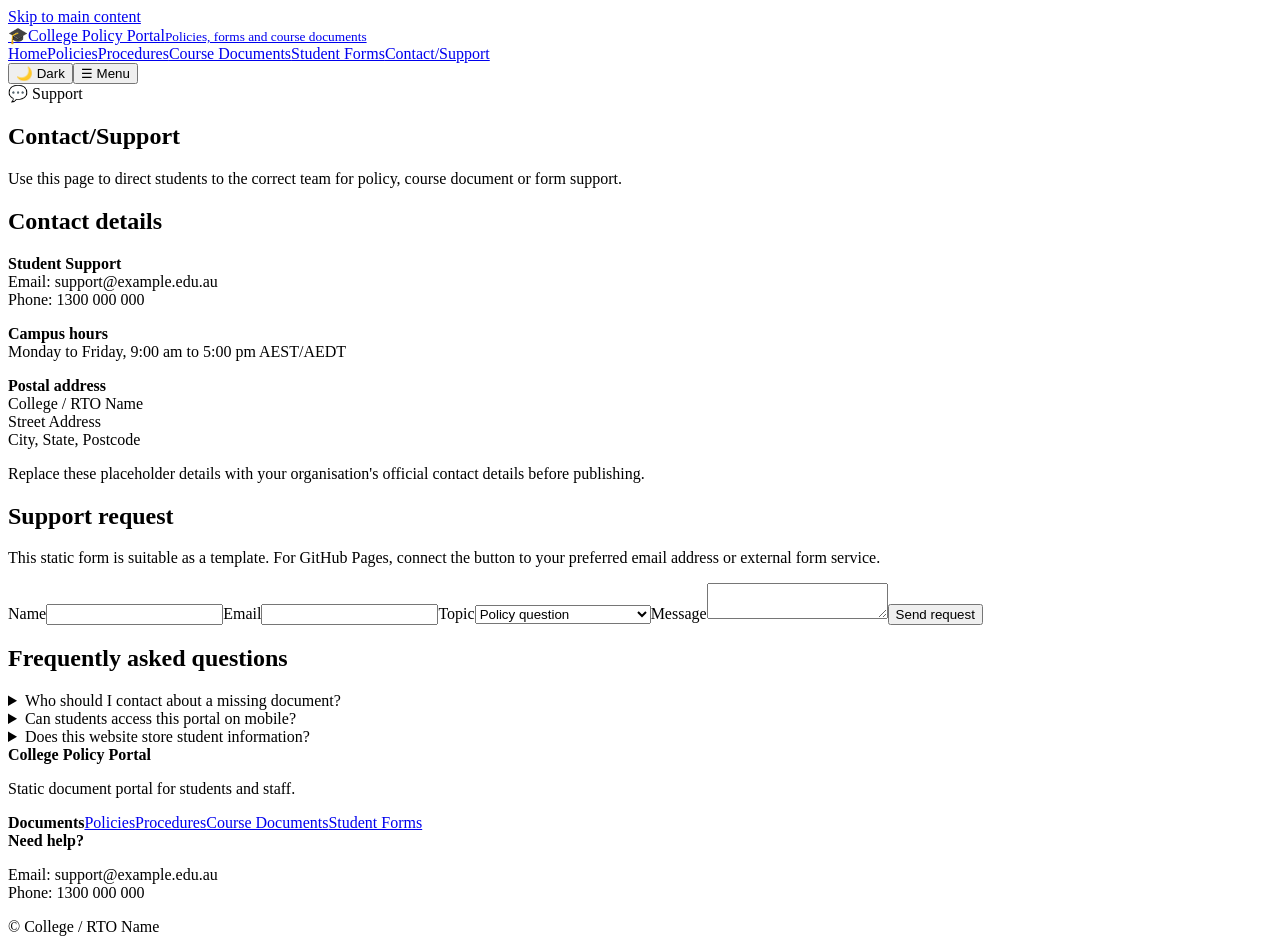
==== contact.html @ 963edbec "Add files via upload" ====
<!doctype html>
<html lang="en-AU">
<head>
  <meta charset="utf-8">
  <meta name="viewport" content="width=device-width, initial-scale=1">
  <meta name="description" content="Contact and support page for the college policy portal.">
  <title>College Policy Portal | Contact/Support</title>
  <link rel="stylesheet" href="css/style.css">
</head>
<body data-page-type="All">
  <a class="skip-link" href="#main">Skip to main content</a>
  <header class="site-header"><div class="container header-inner">
    <a class="logo" href="index.html"><span class="logo-icon">🎓</span><span>College Policy Portal<small>Policies, forms and course documents</small></span></a>
    <nav class="nav" data-nav aria-label="Main navigation"><a href="index.html">Home</a><a href="policies.html">Policies</a><a href="procedures.html">Procedures</a><a href="courses.html">Course Documents</a><a href="forms.html">Student Forms</a><a class="active" href="contact.html">Contact/Support</a></nav>
    <div class="header-actions"><button class="icon-btn" data-theme-toggle type="button">🌙 Dark</button><button class="icon-btn mobile-menu-btn" data-mobile-menu aria-expanded="false" type="button">☰ Menu</button></div>
  </div></header>
  <main id="main">
    <section class="page-title"><div class="container"><span class="badge">💬 Support</span><h1>Contact/Support</h1><p class="lead">Use this page to direct students to the correct team for policy, course document or form support.</p></div></section>
    <section class="section"><div class="container contact-layout"><aside class="contact-card"><h2>Contact details</h2><p><strong>Student Support</strong><br>Email: support@example.edu.au<br>Phone: 1300 000 000</p><p><strong>Campus hours</strong><br>Monday to Friday, 9:00 am to 5:00 pm AEST/AEDT</p><p><strong>Postal address</strong><br>College / RTO Name<br>Street Address<br>City, State, Postcode</p><div class="notice">Replace these placeholder details with your organisation's official contact details before publishing.</div></aside><div class="contact-card"><h2>Support request</h2><p>This static form is suitable as a template. For GitHub Pages, connect the button to your preferred email address or external form service.</p><form class="form-grid" action="mailto:support@example.edu.au" method="post" enctype="text/plain"><label>Name<input name="name" required></label><label>Email<input name="email" type="email" required></label><label>Topic<select class="select" name="topic"><option>Policy question</option><option>Procedure question</option><option>Course document request</option><option>Student form request</option><option>Technical issue</option></select></label><label>Message<textarea name="message" required></textarea></label><button class="btn btn-primary" type="submit">Send request</button></form></div></div></section>
    <section class="section"><div class="container"><h2>Frequently asked questions</h2><div class="faq-list"><details class="faq-item"><summary>Who should I contact about a missing document?</summary><p>Contact Student Support and include the document name, course name and LMS page where the link appears.</p></details><details class="faq-item"><summary>Can students access this portal on mobile?</summary><p>Yes. The portal is fully responsive and designed for mobile, tablet and desktop access.</p></details><details class="faq-item"><summary>Does this website store student information?</summary><p>No. This is a static website and does not use a database. The sample contact form opens an email request.</p></details></div></div></section>
  </main>
  <footer class="site-footer"><div class="container footer-grid"><div><strong>College Policy Portal</strong><p>Static document portal for students and staff.</p></div><div class="footer-links"><strong>Documents</strong><a href="policies.html">Policies</a><a href="procedures.html">Procedures</a><a href="courses.html">Course Documents</a><a href="forms.html">Student Forms</a></div><div><strong>Need help?</strong><p>Email: support@example.edu.au<br>Phone: 1300 000 000</p><p>&copy; <span data-year></span> College / RTO Name</p></div></div></footer>
  <script src="js/script.js"></script>
</body>
</html>
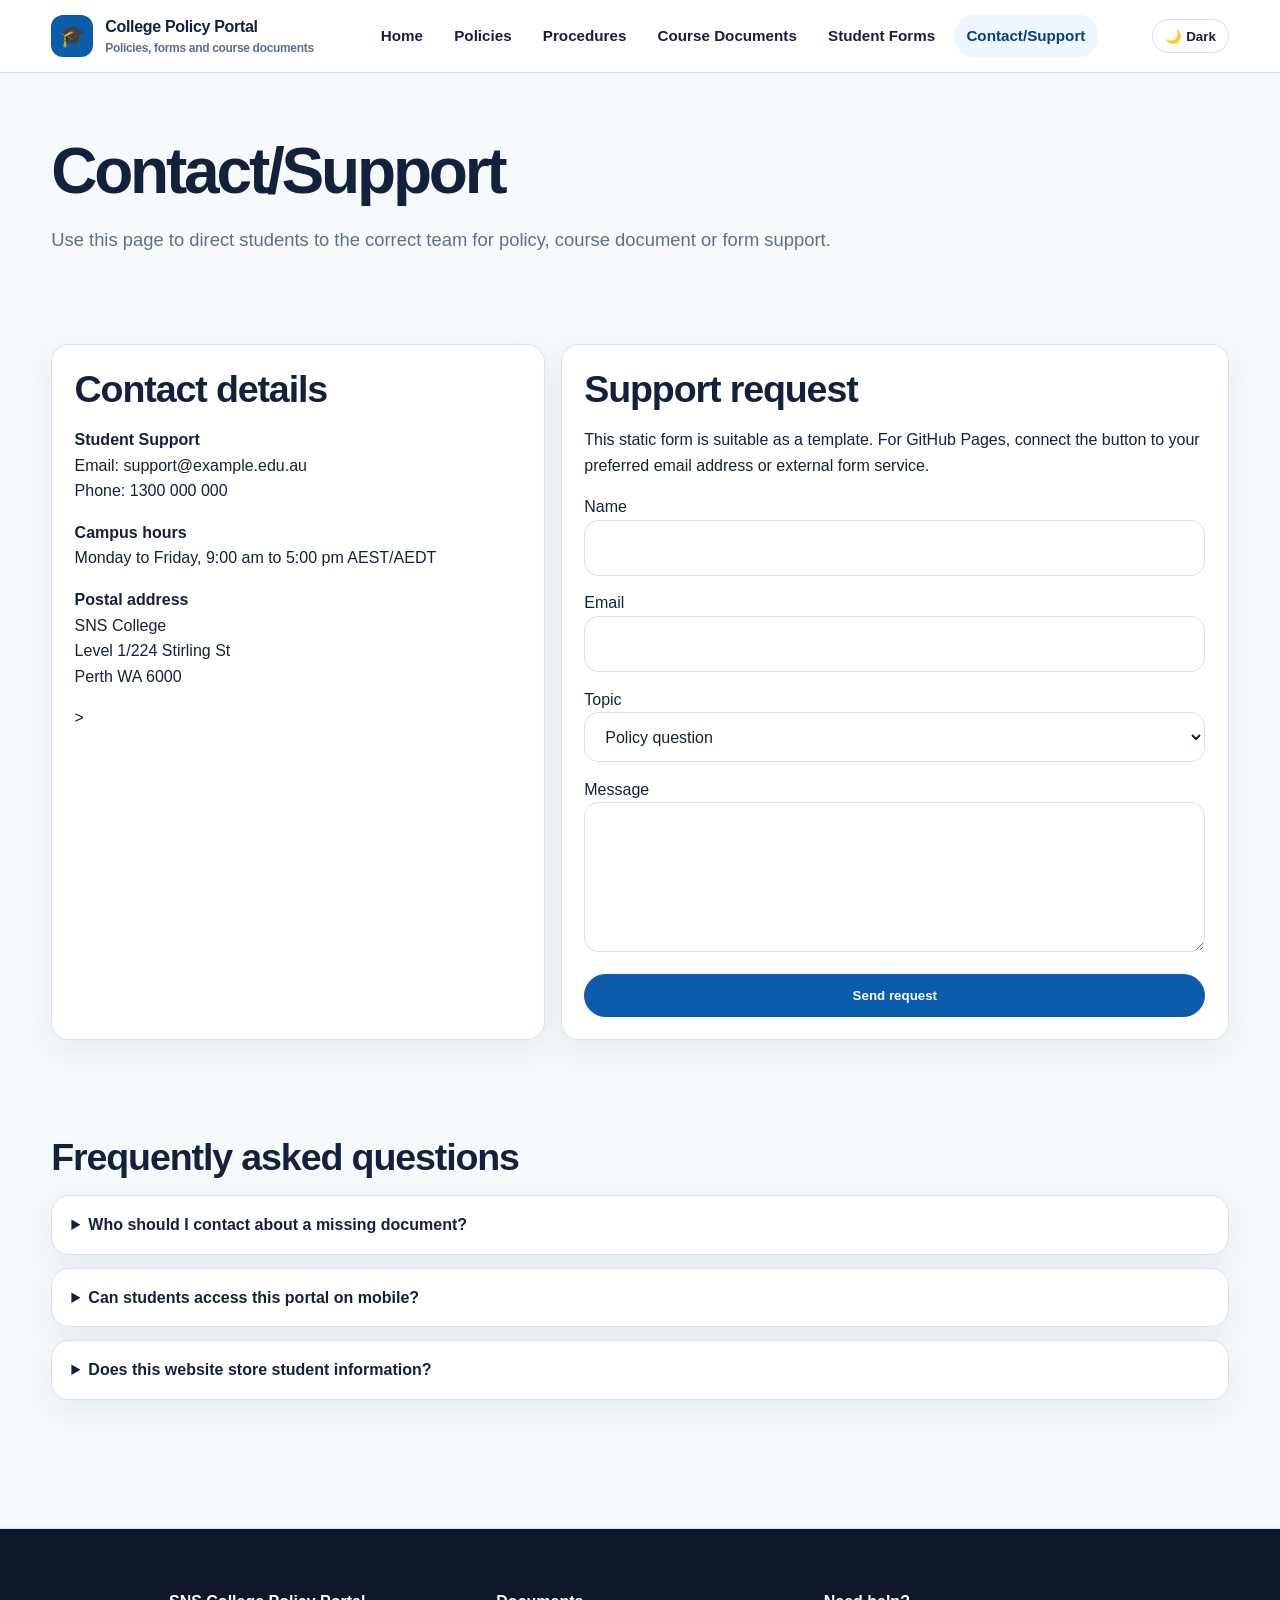
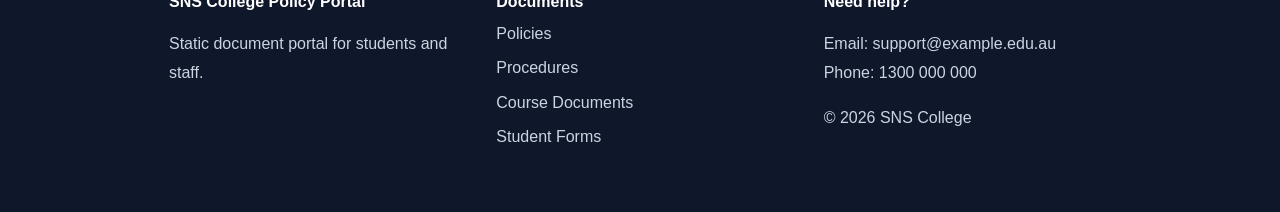
==== commit 23ccd3c9: "Update contact.html" ====
--- a/contact.html
+++ b/contact.html
@@ -4,7 +4,7 @@
   <meta charset="utf-8">
   <meta name="viewport" content="width=device-width, initial-scale=1">
   <meta name="description" content="Contact and support page for the college policy portal.">
-  <title>College Policy Portal | Contact/Support</title>
+  <title>SNS College Policy Portal | Contact/Support</title>
   <link rel="stylesheet" href="css/style.css">
 </head>
 <body data-page-type="All">
@@ -15,11 +15,11 @@
     <div class="header-actions"><button class="icon-btn" data-theme-toggle type="button">🌙 Dark</button><button class="icon-btn mobile-menu-btn" data-mobile-menu aria-expanded="false" type="button">☰ Menu</button></div>
   </div></header>
   <main id="main">
-    <section class="page-title"><div class="container"><span class="badge">💬 Support</span><h1>Contact/Support</h1><p class="lead">Use this page to direct students to the correct team for policy, course document or form support.</p></div></section>
-    <section class="section"><div class="container contact-layout"><aside class="contact-card"><h2>Contact details</h2><p><strong>Student Support</strong><br>Email: support@example.edu.au<br>Phone: 1300 000 000</p><p><strong>Campus hours</strong><br>Monday to Friday, 9:00 am to 5:00 pm AEST/AEDT</p><p><strong>Postal address</strong><br>College / RTO Name<br>Street Address<br>City, State, Postcode</p><div class="notice">Replace these placeholder details with your organisation's official contact details before publishing.</div></aside><div class="contact-card"><h2>Support request</h2><p>This static form is suitable as a template. For GitHub Pages, connect the button to your preferred email address or external form service.</p><form class="form-grid" action="mailto:support@example.edu.au" method="post" enctype="text/plain"><label>Name<input name="name" required></label><label>Email<input name="email" type="email" required></label><label>Topic<select class="select" name="topic"><option>Policy question</option><option>Procedure question</option><option>Course document request</option><option>Student form request</option><option>Technical issue</option></select></label><label>Message<textarea name="message" required></textarea></label><button class="btn btn-primary" type="submit">Send request</button></form></div></div></section>
+    <section class="page-title"><div class="container"><h1>Contact/Support</h1><p class="lead">Use this page to direct students to the correct team for policy, course document or form support.</p></div></section>
+    <section class="section"><div class="container contact-layout"><aside class="contact-card"><h2>Contact details</h2><p><strong>Student Support</strong><br>Email: support@example.edu.au<br>Phone: 1300 000 000</p><p><strong>Campus hours</strong><br>Monday to Friday, 9:00 am to 5:00 pm AEST/AEDT</p><p><strong>Postal address</strong><br>SNS College<br>Level 1/224 Stirling St<br>Perth WA 6000</p>></aside><div class="contact-card"><h2>Support request</h2><p>This static form is suitable as a template. For GitHub Pages, connect the button to your preferred email address or external form service.</p><form class="form-grid" action="mailto:support@example.edu.au" method="post" enctype="text/plain"><label>Name<input name="name" required></label><label>Email<input name="email" type="email" required></label><label>Topic<select class="select" name="topic"><option>Policy question</option><option>Procedure question</option><option>Course document request</option><option>Student form request</option><option>Technical issue</option></select></label><label>Message<textarea name="message" required></textarea></label><button class="btn btn-primary" type="submit">Send request</button></form></div></div></section>
     <section class="section"><div class="container"><h2>Frequently asked questions</h2><div class="faq-list"><details class="faq-item"><summary>Who should I contact about a missing document?</summary><p>Contact Student Support and include the document name, course name and LMS page where the link appears.</p></details><details class="faq-item"><summary>Can students access this portal on mobile?</summary><p>Yes. The portal is fully responsive and designed for mobile, tablet and desktop access.</p></details><details class="faq-item"><summary>Does this website store student information?</summary><p>No. This is a static website and does not use a database. The sample contact form opens an email request.</p></details></div></div></section>
   </main>
-  <footer class="site-footer"><div class="container footer-grid"><div><strong>College Policy Portal</strong><p>Static document portal for students and staff.</p></div><div class="footer-links"><strong>Documents</strong><a href="policies.html">Policies</a><a href="procedures.html">Procedures</a><a href="courses.html">Course Documents</a><a href="forms.html">Student Forms</a></div><div><strong>Need help?</strong><p>Email: support@example.edu.au<br>Phone: 1300 000 000</p><p>&copy; <span data-year></span> College / RTO Name</p></div></div></footer>
+  <footer class="site-footer"><div class="container footer-grid"><div><strong>SNS College Policy Portal</strong><p>Static document portal for students and staff.</p></div><div class="footer-links"><strong>Documents</strong><a href="policies.html">Policies</a><a href="procedures.html">Procedures</a><a href="courses.html">Course Documents</a><a href="forms.html">Student Forms</a></div><div><strong>Need help?</strong><p>Email: support@example.edu.au<br>Phone: 1300 000 000</p><p>&copy; <span data-year></span> SNS College</p></div></div></footer>
   <script src="js/script.js"></script>
 </body>
 </html>
--- a/css/style.css
+++ b/css/style.css
@@ -0,0 +1,302 @@
+:root {
+  --bg: #f7fafc;
+  --surface: #ffffff;
+  --surface-2: #eef6ff;
+  --text: #14213d;
+  --muted: #5f6f89;
+  --primary: #0b5cab;
+  --primary-dark: #083f77;
+  --accent: #17a2b8;
+  --border: #d8e2ef;
+  --shadow: 0 10px 30px rgba(9, 45, 87, 0.08);
+  --radius: 18px;
+  --max-width: 1180px;
+}
+
+[data-theme="dark"] {
+  --bg: #0d1524;
+  --surface: #121e30;
+  --surface-2: #172942;
+  --text: #f3f8ff;
+  --muted: #b8c7d9;
+  --primary: #5bb3ff;
+  --primary-dark: #8ecbff;
+  --accent: #67d9e8;
+  --border: #263b58;
+  --shadow: 0 10px 30px rgba(0, 0, 0, 0.25);
+}
+
+* { box-sizing: border-box; }
+html { scroll-behavior: smooth; }
+body {
+  margin: 0;
+  font-family: Arial, Helvetica, sans-serif;
+  color: var(--text);
+  background: var(--bg);
+  line-height: 1.6;
+}
+
+a { color: var(--primary); text-decoration: none; }
+a:hover, a:focus { text-decoration: underline; }
+img { max-width: 100%; height: auto; }
+.skip-link {
+  position: absolute;
+  left: -999px;
+  top: 10px;
+  background: var(--primary);
+  color: #fff;
+  padding: 0.7rem 1rem;
+  z-index: 1000;
+}
+.skip-link:focus { left: 10px; }
+
+.container { width: min(92%, var(--max-width)); margin: 0 auto; }
+.site-header {
+  position: sticky;
+  top: 0;
+  z-index: 100;
+  background: rgba(255,255,255,0.92);
+  backdrop-filter: blur(10px);
+  border-bottom: 1px solid var(--border);
+}
+[data-theme="dark"] .site-header { background: rgba(18,30,48,0.92); }
+.header-inner {
+  display: flex;
+  align-items: center;
+  justify-content: space-between;
+  min-height: 72px;
+  gap: 1rem;
+}
+.logo {
+  display: flex;
+  align-items: center;
+  gap: 0.75rem;
+  color: var(--text);
+  font-weight: 800;
+  letter-spacing: -0.02em;
+}
+.logo-icon {
+  display: grid;
+  place-items: center;
+  width: 42px;
+  height: 42px;
+  border-radius: 12px;
+  background: var(--primary);
+  color: #fff;
+  font-size: 1.35rem;
+}
+.logo small { display: block; color: var(--muted); font-weight: 600; font-size: 0.75rem; }
+.nav { display: flex; align-items: center; gap: 0.35rem; }
+.nav a {
+  color: var(--text);
+  padding: 0.6rem 0.8rem;
+  border-radius: 999px;
+  font-weight: 700;
+  font-size: 0.95rem;
+}
+.nav a.active, .nav a:hover, .nav a:focus {
+  background: var(--surface-2);
+  color: var(--primary-dark);
+  text-decoration: none;
+}
+.header-actions { display: flex; gap: 0.5rem; align-items: center; }
+.icon-btn {
+  border: 1px solid var(--border);
+  background: var(--surface);
+  color: var(--text);
+  border-radius: 999px;
+  padding: 0.55rem 0.75rem;
+  cursor: pointer;
+  font-weight: 700;
+}
+.mobile-menu-btn { display: none; }
+
+.hero {
+  background: linear-gradient(135deg, var(--surface-2), var(--surface));
+  padding: 4.5rem 0 3rem;
+  border-bottom: 1px solid var(--border);
+}
+.hero-grid { display: grid; grid-template-columns: 1.25fr 0.75fr; gap: 2rem; align-items: center; }
+.badge {
+  display: inline-flex;
+  gap: 0.4rem;
+  align-items: center;
+  border: 1px solid var(--border);
+  color: var(--primary-dark);
+  background: var(--surface);
+  padding: 0.35rem 0.7rem;
+  border-radius: 999px;
+  font-weight: 800;
+  font-size: 0.85rem;
+}
+h1 { font-size: clamp(2rem, 5vw, 4rem); line-height: 1.08; margin: 1rem 0; letter-spacing: -0.05em; }
+h2 { font-size: clamp(1.55rem, 3vw, 2.35rem); line-height: 1.15; margin: 0 0 1rem; letter-spacing: -0.03em; }
+h3 { margin-top: 0; }
+.lead { font-size: 1.15rem; color: var(--muted); max-width: 780px; }
+.hero-card, .card, .document-card, .contact-card, .faq-item {
+  background: var(--surface);
+  border: 1px solid var(--border);
+  border-radius: var(--radius);
+  box-shadow: var(--shadow);
+}
+.hero-card { padding: 1.5rem; }
+.hero-stat { display: flex; justify-content: space-between; padding: 0.8rem 0; border-bottom: 1px solid var(--border); }
+.hero-stat:last-child { border-bottom: 0; }
+.cta-row { display: flex; flex-wrap: wrap; gap: 0.85rem; margin-top: 1.5rem; }
+.btn {
+  display: inline-flex;
+  align-items: center;
+  justify-content: center;
+  gap: 0.45rem;
+  padding: 0.8rem 1rem;
+  border-radius: 999px;
+  border: 1px solid var(--primary);
+  font-weight: 800;
+  cursor: pointer;
+}
+.btn-primary { background: var(--primary); color: #fff; }
+.btn-secondary { background: var(--surface); color: var(--primary-dark); }
+.btn:hover, .btn:focus { text-decoration: none; transform: translateY(-1px); }
+.section { padding: 3rem 0; }
+.section-heading { display: flex; justify-content: space-between; gap: 1rem; align-items: end; margin-bottom: 1.5rem; }
+.grid { display: grid; grid-template-columns: repeat(3, 1fr); gap: 1rem; }
+.grid-2 { display: grid; grid-template-columns: repeat(2, 1fr); gap: 1rem; }
+.card { padding: 1.35rem; }
+.card-icon { font-size: 2rem; margin-bottom: 0.8rem; }
+.page-title { padding: 3rem 0 1.5rem; }
+.tools {
+  display: grid;
+  grid-template-columns: 1fr 240px;
+  gap: 1rem;
+  align-items: center;
+  margin-bottom: 1.25rem;
+}
+.search, .select, input, textarea {
+  width: 100%;
+  padding: 0.9rem 1rem;
+  border: 1px solid var(--border);
+  border-radius: 14px;
+  background: var(--surface);
+  color: var(--text);
+  font: inherit;
+}
+.document-grid { display: grid; grid-template-columns: repeat(2, 1fr); gap: 1rem; }
+.document-card { padding: 1.2rem; display: flex; flex-direction: column; gap: 0.7rem; }
+.doc-meta { display: flex; flex-wrap: wrap; gap: 0.5rem; color: var(--muted); font-size: 0.9rem; }
+.tag {
+  background: var(--surface-2);
+  color: var(--primary-dark);
+  padding: 0.2rem 0.55rem;
+  border-radius: 999px;
+  font-weight: 800;
+  font-size: 0.8rem;
+}
+.doc-actions { display: flex; flex-wrap: wrap; gap: 0.6rem; margin-top: auto; }
+.pdf-viewer {
+  width: 100%;
+  min-height: 420px;
+  border: 1px solid var(--border);
+  border-radius: var(--radius);
+  background: var(--surface);
+}
+.faq-list { display: grid; gap: 0.8rem; }
+.faq-item { padding: 1rem 1.2rem; }
+.faq-item summary { cursor: pointer; font-weight: 800; }
+.contact-layout { display: grid; grid-template-columns: 0.85fr 1.15fr; gap: 1rem; }
+.contact-card { padding: 1.4rem; }
+.form-grid { display: grid; gap: 0.9rem; }
+textarea { min-height: 150px; resize: vertical; }
+.notice {
+  border-left: 5px solid var(--primary);
+  background: var(--surface-2);
+  padding: 1rem;
+  border-radius: 12px;
+}
+.site-footer {
+  padding: 2rem 0;
+  border-top: 1px solid var(--border);
+  background: var(--surface);
+  color: var(--muted);
+}
+.footer-grid { display: grid; grid-template-columns: 1.5fr 1fr 1fr; gap: 1rem; }
+.footer-links { display: grid; gap: 0.35rem; }
+.no-results { display: none; padding: 1rem; background: var(--surface); border: 1px dashed var(--border); border-radius: var(--radius); }
+
+@media (max-width: 900px) {
+  .mobile-menu-btn { display: inline-flex; }
+  .nav {
+    position: absolute;
+    left: 4%;
+    right: 4%;
+    top: 74px;
+    display: none;
+    flex-direction: column;
+    align-items: stretch;
+    padding: 1rem;
+    background: var(--surface);
+    border: 1px solid var(--border);
+    border-radius: var(--radius);
+    box-shadow: var(--shadow);
+  }
+  .nav.open { display: flex; }
+  .nav a { border-radius: 12px; }
+  .hero-grid, .contact-layout, .footer-grid, .tools { grid-template-columns: 1fr; }
+  .grid, .grid-2, .document-grid { grid-template-columns: 1fr; }
+}
+
+@media (max-width: 560px) {
+  .header-inner { min-height: 66px; }
+  .logo span:last-child { font-size: 0.95rem; }
+  .hero { padding: 3rem 0 2rem; }
+  .section { padding: 2rem 0; }
+  .section-heading { display: block; }
+  .btn { width: 100%; }
+  .doc-actions .btn { width: auto; flex: 1; }
+}
+.sr-only {
+  position: absolute;
+  width: 1px;
+  height: 1px;
+  padding: 0;
+  margin: -1px;
+  overflow: hidden;
+  clip: rect(0, 0, 0, 0);
+  white-space: nowrap;
+  border: 0;
+}
+.site-footer {
+  background: #0f172a;
+  color: white;
+  padding: 60px 10%;
+  margin-top: 80px;
+}
+
+.footer-grid {
+  display: grid;
+  grid-template-columns: repeat(auto-fit, minmax(220px, 1fr));
+  gap: 40px;
+}
+
+.site-footer h3 {
+  margin-bottom: 18px;
+  color: white;
+}
+
+.site-footer p,
+.site-footer a {
+  color: #cbd5e1;
+  line-height: 1.8;
+  text-decoration: none;
+}
+
+.site-footer a:hover {
+  color: white;
+}
+
+.footer-bottom {
+  margin-top: 40px;
+  padding-top: 20px;
+  border-top: 1px solid rgba(255,255,255,0.1);
+  text-align: center;
+  color: #94a3b8;
+}
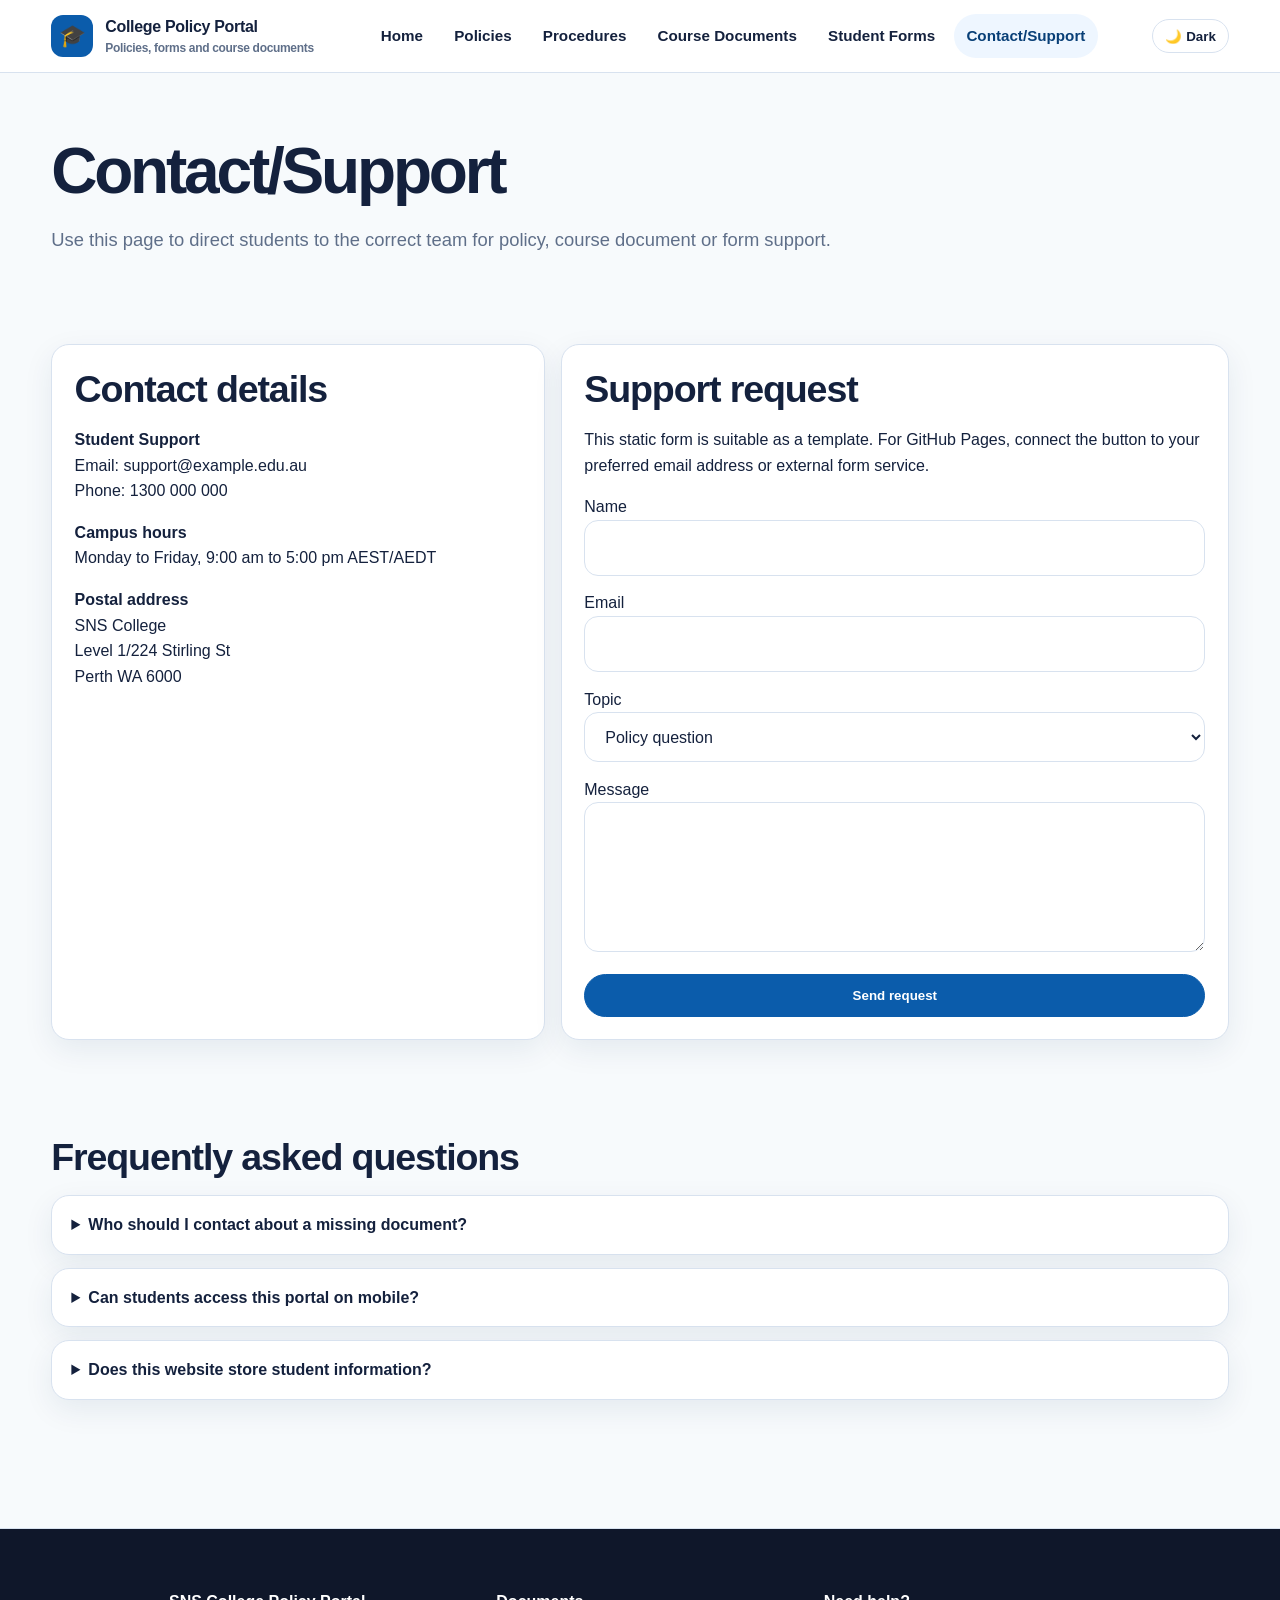
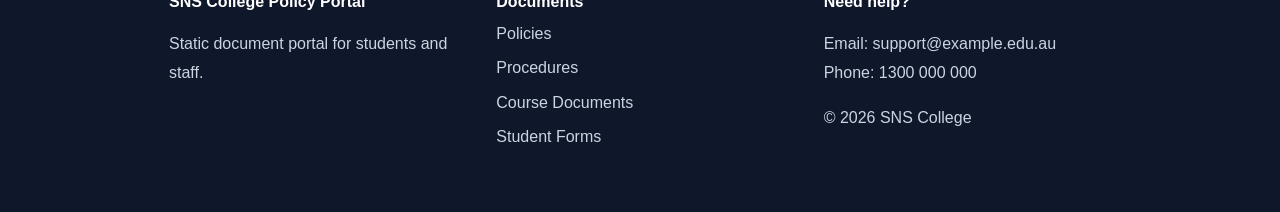
==== commit 0ad74bf3: "Update contact.html" ====
--- a/contact.html
+++ b/contact.html
@@ -16,7 +16,7 @@
   </div></header>
   <main id="main">
     <section class="page-title"><div class="container"><h1>Contact/Support</h1><p class="lead">Use this page to direct students to the correct team for policy, course document or form support.</p></div></section>
-    <section class="section"><div class="container contact-layout"><aside class="contact-card"><h2>Contact details</h2><p><strong>Student Support</strong><br>Email: support@example.edu.au<br>Phone: 1300 000 000</p><p><strong>Campus hours</strong><br>Monday to Friday, 9:00 am to 5:00 pm AEST/AEDT</p><p><strong>Postal address</strong><br>SNS College<br>Level 1/224 Stirling St<br>Perth WA 6000</p>></aside><div class="contact-card"><h2>Support request</h2><p>This static form is suitable as a template. For GitHub Pages, connect the button to your preferred email address or external form service.</p><form class="form-grid" action="mailto:support@example.edu.au" method="post" enctype="text/plain"><label>Name<input name="name" required></label><label>Email<input name="email" type="email" required></label><label>Topic<select class="select" name="topic"><option>Policy question</option><option>Procedure question</option><option>Course document request</option><option>Student form request</option><option>Technical issue</option></select></label><label>Message<textarea name="message" required></textarea></label><button class="btn btn-primary" type="submit">Send request</button></form></div></div></section>
+    <section class="section"><div class="container contact-layout"><aside class="contact-card"><h2>Contact details</h2><p><strong>Student Support</strong><br>Email: support@example.edu.au<br>Phone: 1300 000 000</p><p><strong>Campus hours</strong><br>Monday to Friday, 9:00 am to 5:00 pm AEST/AEDT</p><p><strong>Postal address</strong><br>SNS College<br>Level 1/224 Stirling St<br>Perth WA 6000</p></aside><div class="contact-card"><h2>Support request</h2><p>This static form is suitable as a template. For GitHub Pages, connect the button to your preferred email address or external form service.</p><form class="form-grid" action="mailto:support@example.edu.au" method="post" enctype="text/plain"><label>Name<input name="name" required></label><label>Email<input name="email" type="email" required></label><label>Topic<select class="select" name="topic"><option>Policy question</option><option>Procedure question</option><option>Course document request</option><option>Student form request</option><option>Technical issue</option></select></label><label>Message<textarea name="message" required></textarea></label><button class="btn btn-primary" type="submit">Send request</button></form></div></div></section>
     <section class="section"><div class="container"><h2>Frequently asked questions</h2><div class="faq-list"><details class="faq-item"><summary>Who should I contact about a missing document?</summary><p>Contact Student Support and include the document name, course name and LMS page where the link appears.</p></details><details class="faq-item"><summary>Can students access this portal on mobile?</summary><p>Yes. The portal is fully responsive and designed for mobile, tablet and desktop access.</p></details><details class="faq-item"><summary>Does this website store student information?</summary><p>No. This is a static website and does not use a database. The sample contact form opens an email request.</p></details></div></div></section>
   </main>
   <footer class="site-footer"><div class="container footer-grid"><div><strong>SNS College Policy Portal</strong><p>Static document portal for students and staff.</p></div><div class="footer-links"><strong>Documents</strong><a href="policies.html">Policies</a><a href="procedures.html">Procedures</a><a href="courses.html">Course Documents</a><a href="forms.html">Student Forms</a></div><div><strong>Need help?</strong><p>Email: support@example.edu.au<br>Phone: 1300 000 000</p><p>&copy; <span data-year></span> SNS College</p></div></div></footer>
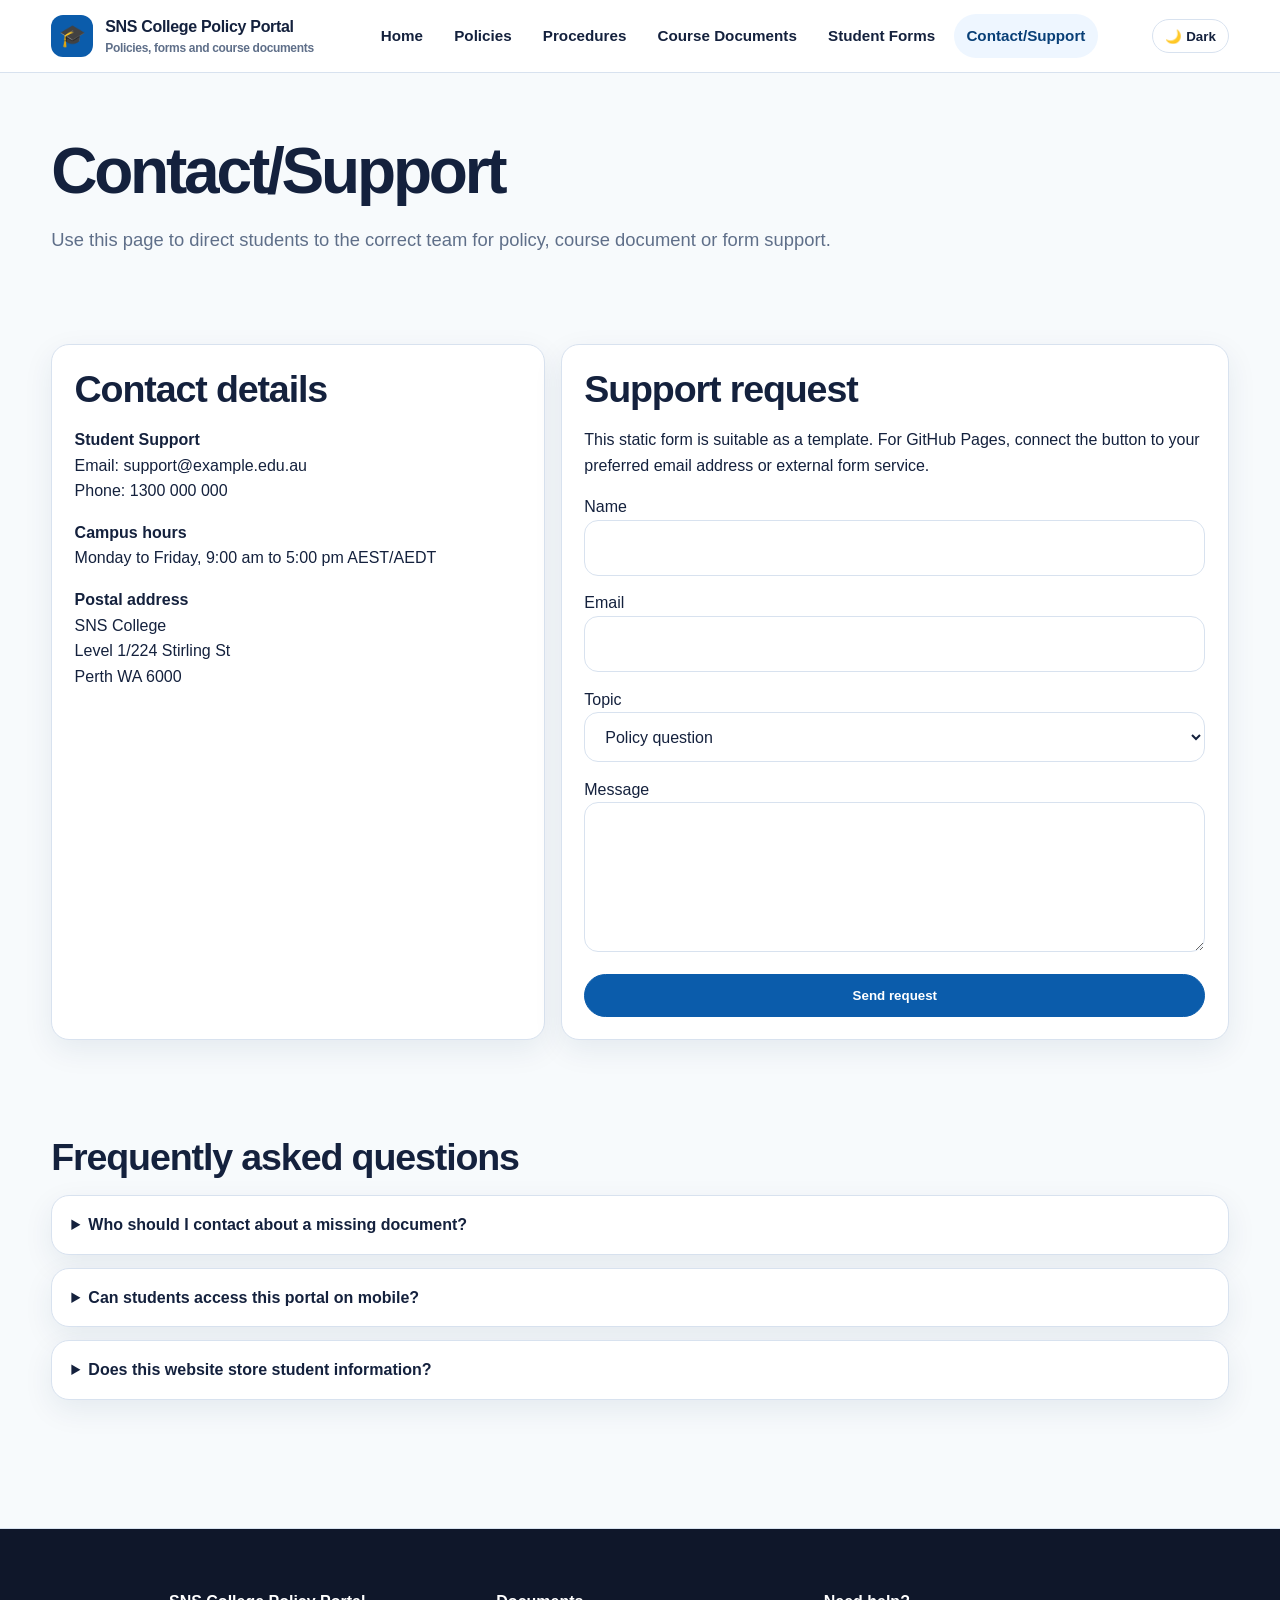
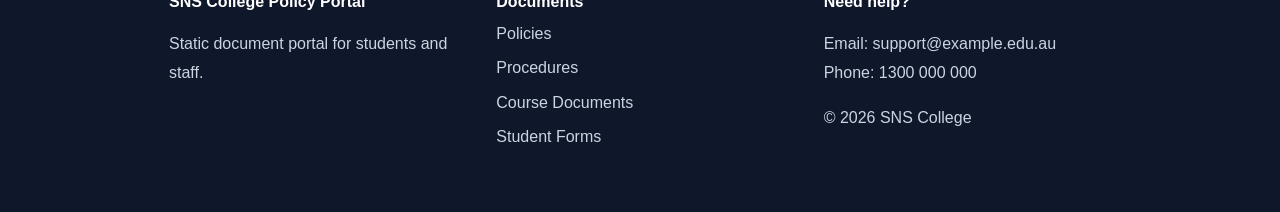
==== commit 11a78ed5: "Update contact.html" ====
--- a/contact.html
+++ b/contact.html
@@ -10,7 +10,7 @@
 <body data-page-type="All">
   <a class="skip-link" href="#main">Skip to main content</a>
   <header class="site-header"><div class="container header-inner">
-    <a class="logo" href="index.html"><span class="logo-icon">🎓</span><span>College Policy Portal<small>Policies, forms and course documents</small></span></a>
+    <a class="logo" href="index.html"><span class="logo-icon">🎓</span><span>SNS College Policy Portal<small>Policies, forms and course documents</small></span></a>
     <nav class="nav" data-nav aria-label="Main navigation"><a href="index.html">Home</a><a href="policies.html">Policies</a><a href="procedures.html">Procedures</a><a href="courses.html">Course Documents</a><a href="forms.html">Student Forms</a><a class="active" href="contact.html">Contact/Support</a></nav>
     <div class="header-actions"><button class="icon-btn" data-theme-toggle type="button">🌙 Dark</button><button class="icon-btn mobile-menu-btn" data-mobile-menu aria-expanded="false" type="button">☰ Menu</button></div>
   </div></header>
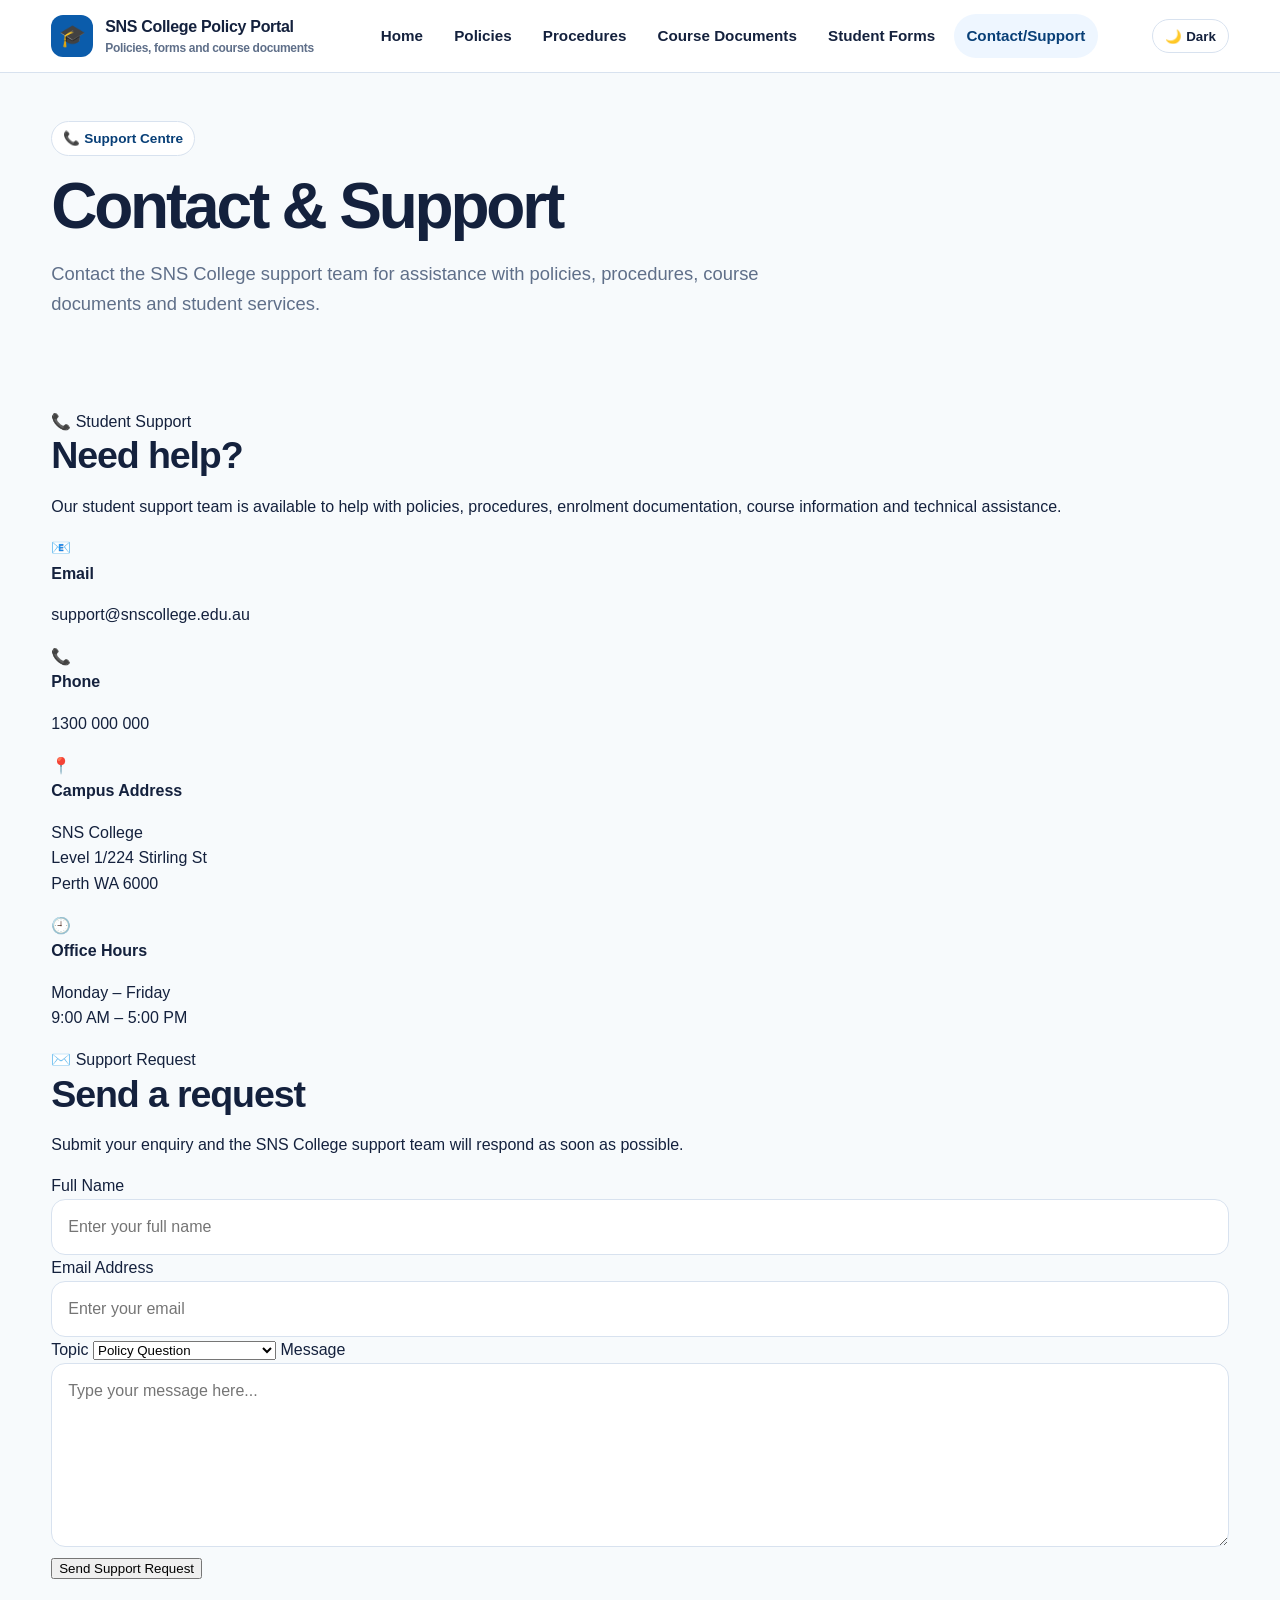
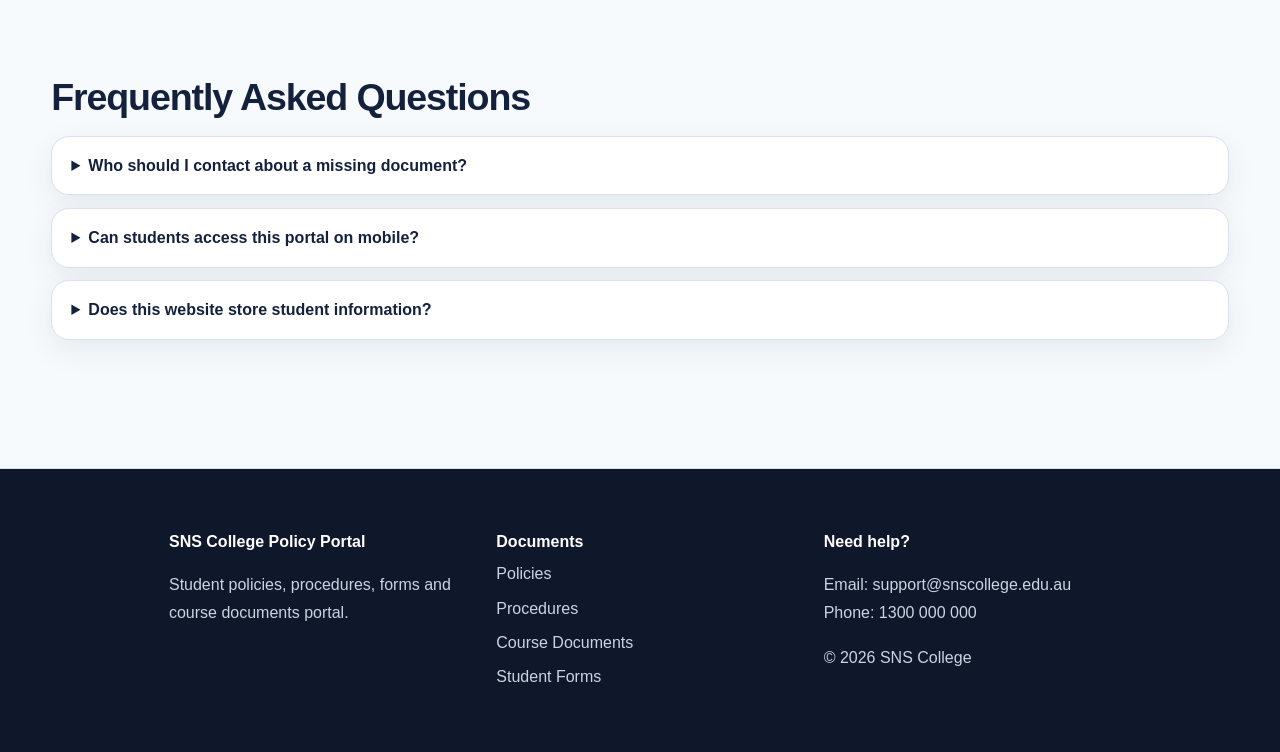
==== commit 31db7cc5: "Update contact.html" ====
--- a/contact.html
+++ b/contact.html
@@ -1,25 +1,317 @@
 <!doctype html>
 <html lang="en-AU">
+
 <head>
   <meta charset="utf-8">
   <meta name="viewport" content="width=device-width, initial-scale=1">
-  <meta name="description" content="Contact and support page for the college policy portal.">
+  <meta name="description" content="Contact and support page for the SNS College Policy Portal.">
+
   <title>SNS College Policy Portal | Contact/Support</title>
+
   <link rel="stylesheet" href="css/style.css">
 </head>
+
 <body data-page-type="All">
+
   <a class="skip-link" href="#main">Skip to main content</a>
-  <header class="site-header"><div class="container header-inner">
-    <a class="logo" href="index.html"><span class="logo-icon">🎓</span><span>SNS College Policy Portal<small>Policies, forms and course documents</small></span></a>
-    <nav class="nav" data-nav aria-label="Main navigation"><a href="index.html">Home</a><a href="policies.html">Policies</a><a href="procedures.html">Procedures</a><a href="courses.html">Course Documents</a><a href="forms.html">Student Forms</a><a class="active" href="contact.html">Contact/Support</a></nav>
-    <div class="header-actions"><button class="icon-btn" data-theme-toggle type="button">🌙 Dark</button><button class="icon-btn mobile-menu-btn" data-mobile-menu aria-expanded="false" type="button">☰ Menu</button></div>
-  </div></header>
+
+  <!-- HEADER -->
+  <header class="site-header">
+    <div class="container header-inner">
+
+      <a class="logo" href="index.html">
+        <span class="logo-icon">🎓</span>
+        <span>
+          SNS College Policy Portal
+          <small>Policies, forms and course documents</small>
+        </span>
+      </a>
+
+      <nav class="nav" data-nav aria-label="Main navigation">
+        <a href="index.html">Home</a>
+        <a href="policies.html">Policies</a>
+        <a href="procedures.html">Procedures</a>
+        <a href="courses.html">Course Documents</a>
+        <a href="forms.html">Student Forms</a>
+        <a class="active" href="contact.html">Contact/Support</a>
+      </nav>
+
+      <div class="header-actions">
+        <button class="icon-btn" data-theme-toggle type="button">
+          🌙 Dark
+        </button>
+
+        <button class="icon-btn mobile-menu-btn"
+          data-mobile-menu
+          aria-expanded="false"
+          type="button">
+          ☰ Menu
+        </button>
+      </div>
+
+    </div>
+  </header>
+
+  <!-- MAIN -->
   <main id="main">
-    <section class="page-title"><div class="container"><h1>Contact/Support</h1><p class="lead">Use this page to direct students to the correct team for policy, course document or form support.</p></div></section>
-    <section class="section"><div class="container contact-layout"><aside class="contact-card"><h2>Contact details</h2><p><strong>Student Support</strong><br>Email: support@example.edu.au<br>Phone: 1300 000 000</p><p><strong>Campus hours</strong><br>Monday to Friday, 9:00 am to 5:00 pm AEST/AEDT</p><p><strong>Postal address</strong><br>SNS College<br>Level 1/224 Stirling St<br>Perth WA 6000</p></aside><div class="contact-card"><h2>Support request</h2><p>This static form is suitable as a template. For GitHub Pages, connect the button to your preferred email address or external form service.</p><form class="form-grid" action="mailto:support@example.edu.au" method="post" enctype="text/plain"><label>Name<input name="name" required></label><label>Email<input name="email" type="email" required></label><label>Topic<select class="select" name="topic"><option>Policy question</option><option>Procedure question</option><option>Course document request</option><option>Student form request</option><option>Technical issue</option></select></label><label>Message<textarea name="message" required></textarea></label><button class="btn btn-primary" type="submit">Send request</button></form></div></div></section>
-    <section class="section"><div class="container"><h2>Frequently asked questions</h2><div class="faq-list"><details class="faq-item"><summary>Who should I contact about a missing document?</summary><p>Contact Student Support and include the document name, course name and LMS page where the link appears.</p></details><details class="faq-item"><summary>Can students access this portal on mobile?</summary><p>Yes. The portal is fully responsive and designed for mobile, tablet and desktop access.</p></details><details class="faq-item"><summary>Does this website store student information?</summary><p>No. This is a static website and does not use a database. The sample contact form opens an email request.</p></details></div></div></section>
+
+    <!-- PAGE TITLE -->
+    <section class="page-title">
+      <div class="container">
+
+        <span class="badge">📞 Support Centre</span>
+
+        <h1>Contact & Support</h1>
+
+        <p class="lead">
+          Contact the SNS College support team for assistance
+          with policies, procedures, course documents and student services.
+        </p>
+
+      </div>
+    </section>
+
+    <!-- CONTACT SECTION -->
+    <section class="section contact-modern">
+
+      <div class="container contact-layout-modern">
+
+        <!-- LEFT CARD -->
+        <aside class="contact-info-modern">
+
+          <div class="contact-badge">
+            📞 Student Support
+          </div>
+
+          <h2>Need help?</h2>
+
+          <p class="contact-intro">
+            Our student support team is available to help with
+            policies, procedures, enrolment documentation,
+            course information and technical assistance.
+          </p>
+
+          <div class="contact-item">
+            <span>📧</span>
+
+            <div>
+              <strong>Email</strong>
+              <p>support@snscollege.edu.au</p>
+            </div>
+          </div>
+
+          <div class="contact-item">
+            <span>📞</span>
+
+            <div>
+              <strong>Phone</strong>
+              <p>1300 000 000</p>
+            </div>
+          </div>
+
+          <div class="contact-item">
+            <span>📍</span>
+
+            <div>
+              <strong>Campus Address</strong>
+
+              <p>
+                SNS College<br>
+                Level 1/224 Stirling St<br>
+                Perth WA 6000
+              </p>
+            </div>
+          </div>
+
+          <div class="contact-item">
+            <span>🕘</span>
+
+            <div>
+              <strong>Office Hours</strong>
+
+              <p>
+                Monday – Friday<br>
+                9:00 AM – 5:00 PM
+              </p>
+            </div>
+          </div>
+
+        </aside>
+
+        <!-- RIGHT CARD -->
+        <div class="support-form-modern">
+
+          <div class="contact-badge">
+            ✉️ Support Request
+          </div>
+
+          <h2>Send a request</h2>
+
+          <p class="contact-intro">
+            Submit your enquiry and the SNS College support
+            team will respond as soon as possible.
+          </p>
+
+          <form class="modern-form"
+            action="mailto:support@snscollege.edu.au"
+            method="post"
+            enctype="text/plain">
+
+            <div class="form-row">
+
+              <label>
+                Full Name
+
+                <input
+                  type="text"
+                  name="name"
+                  placeholder="Enter your full name"
+                  required>
+              </label>
+
+              <label>
+                Email Address
+
+                <input
+                  type="email"
+                  name="email"
+                  placeholder="Enter your email"
+                  required>
+              </label>
+
+            </div>
+
+            <label>
+              Topic
+
+              <select name="topic">
+
+                <option>Policy Question</option>
+                <option>Procedure Question</option>
+                <option>Course Document Request</option>
+                <option>Student Support</option>
+                <option>Technical Issue</option>
+
+              </select>
+            </label>
+
+            <label>
+              Message
+
+              <textarea
+                name="message"
+                rows="6"
+                placeholder="Type your message here..."
+                required></textarea>
+            </label>
+
+            <button class="modern-submit-btn" type="submit">
+              Send Support Request
+            </button>
+
+          </form>
+
+        </div>
+
+      </div>
+
+    </section>
+
+    <!-- FAQ -->
+    <section class="section">
+
+      <div class="container">
+
+        <h2>Frequently Asked Questions</h2>
+
+        <div class="faq-list">
+
+          <details class="faq-item">
+            <summary>
+              Who should I contact about a missing document?
+            </summary>
+
+            <p>
+              Contact Student Support and include the document name,
+              course name and LMS page where the link appears.
+            </p>
+          </details>
+
+          <details class="faq-item">
+            <summary>
+              Can students access this portal on mobile?
+            </summary>
+
+            <p>
+              Yes. The portal is fully responsive and works on
+              mobile, tablet and desktop devices.
+            </p>
+          </details>
+
+          <details class="faq-item">
+            <summary>
+              Does this website store student information?
+            </summary>
+
+            <p>
+              No. This is a static website and does not use a database.
+              The support form opens an email request only.
+            </p>
+          </details>
+
+        </div>
+
+      </div>
+
+    </section>
+
   </main>
-  <footer class="site-footer"><div class="container footer-grid"><div><strong>SNS College Policy Portal</strong><p>Static document portal for students and staff.</p></div><div class="footer-links"><strong>Documents</strong><a href="policies.html">Policies</a><a href="procedures.html">Procedures</a><a href="courses.html">Course Documents</a><a href="forms.html">Student Forms</a></div><div><strong>Need help?</strong><p>Email: support@example.edu.au<br>Phone: 1300 000 000</p><p>&copy; <span data-year></span> SNS College</p></div></div></footer>
+
+  <!-- FOOTER -->
+  <footer class="site-footer">
+
+    <div class="container footer-grid">
+
+      <div>
+        <strong>SNS College Policy Portal</strong>
+
+        <p>
+          Student policies, procedures,
+          forms and course documents portal.
+        </p>
+      </div>
+
+      <div class="footer-links">
+
+        <strong>Documents</strong>
+
+        <a href="policies.html">Policies</a>
+        <a href="procedures.html">Procedures</a>
+        <a href="courses.html">Course Documents</a>
+        <a href="forms.html">Student Forms</a>
+
+      </div>
+
+      <div>
+
+        <strong>Need help?</strong>
+
+        <p>
+          Email: support@snscollege.edu.au<br>
+          Phone: 1300 000 000
+        </p>
+
+        <p>
+          &copy; <span data-year></span> SNS College
+        </p>
+
+      </div>
+
+    </div>
+
+  </footer>
+
   <script src="js/script.js"></script>
+
 </body>
 </html>
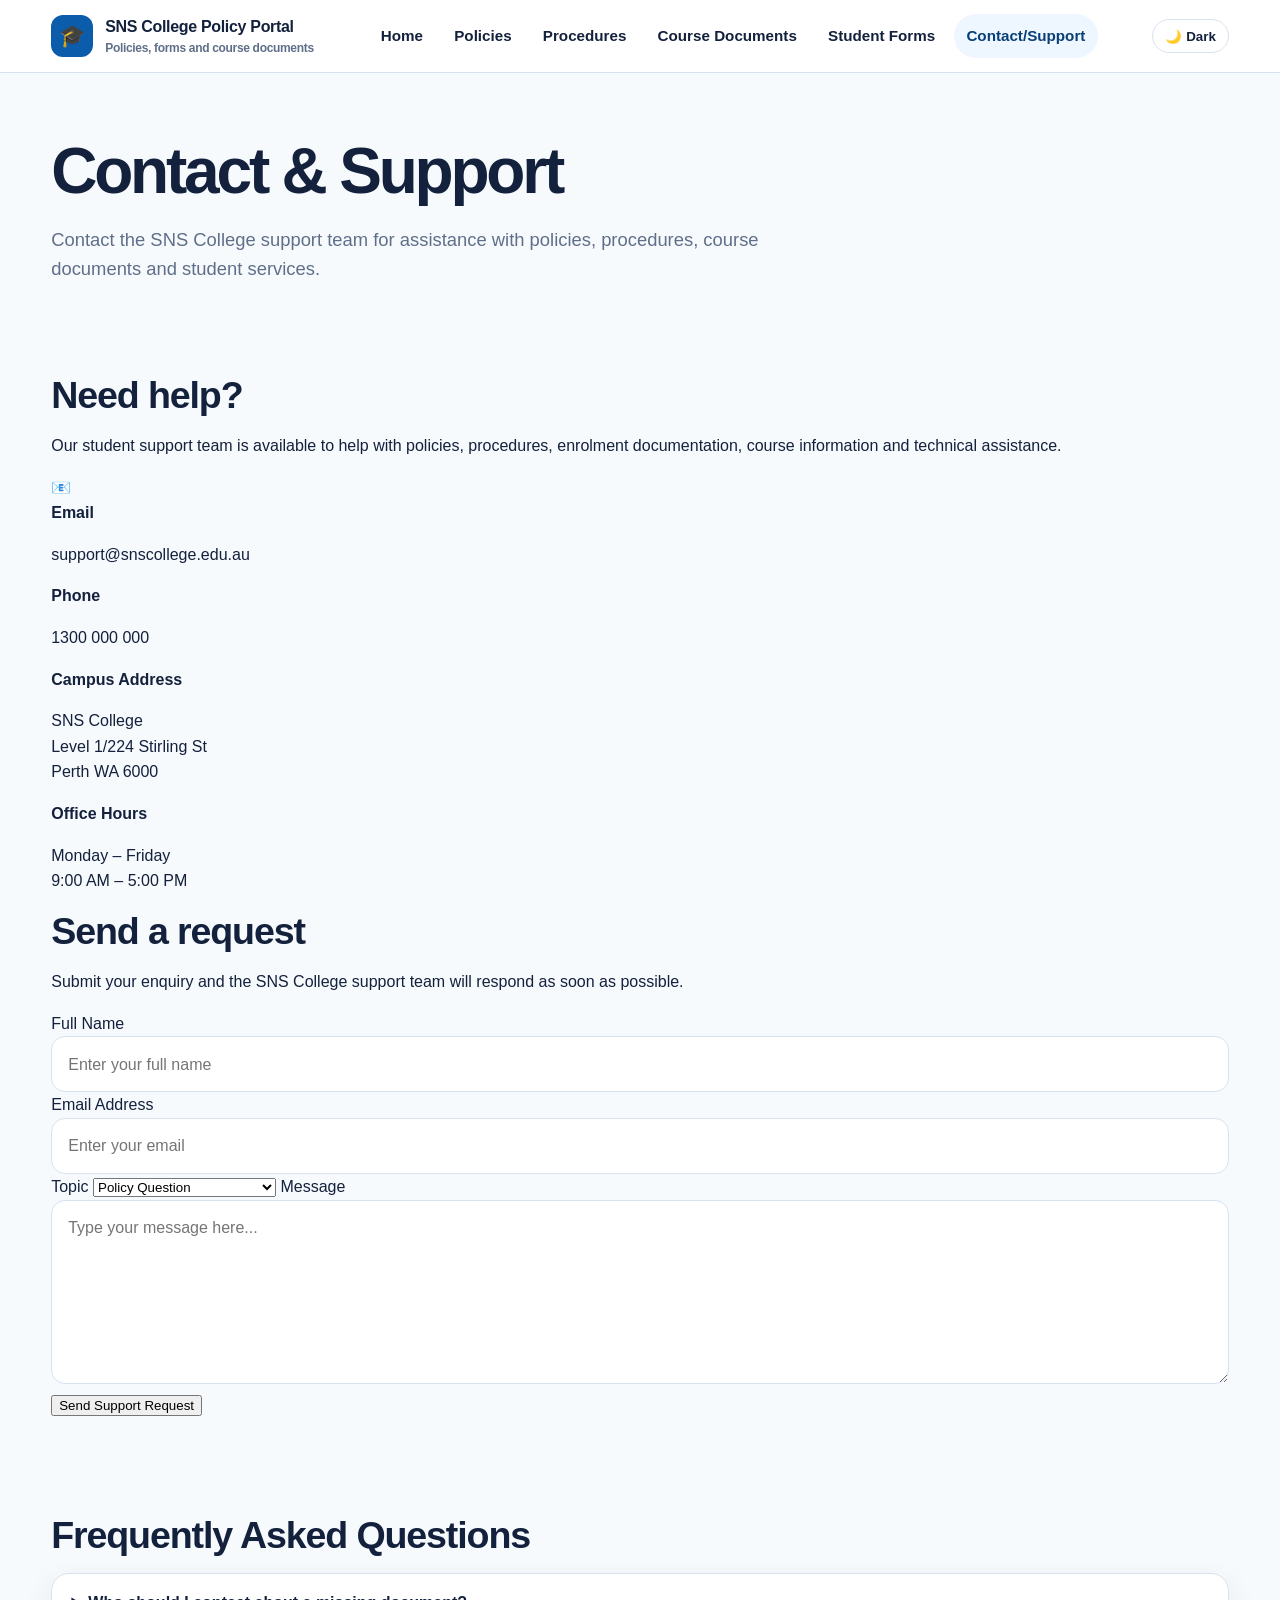
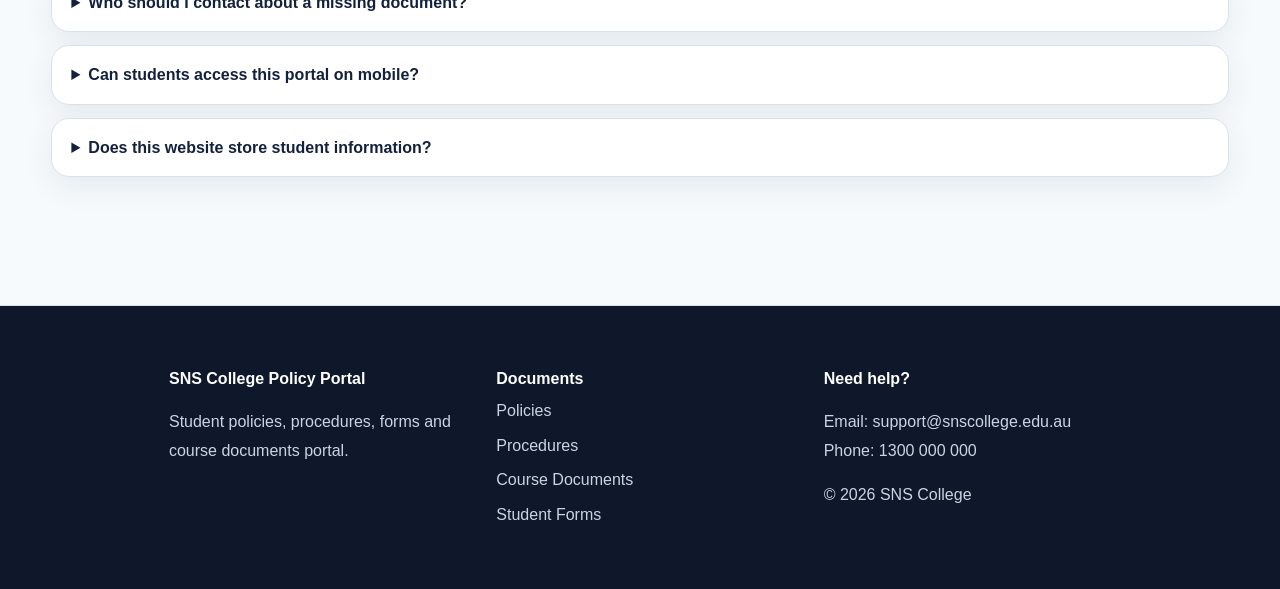
==== commit 305123d8: "Update contact.html" ====
--- a/contact.html
+++ b/contact.html
@@ -59,7 +59,6 @@
     <section class="page-title">
       <div class="container">
 
-        <span class="badge">📞 Support Centre</span>
 
         <h1>Contact & Support</h1>
 
@@ -80,7 +79,6 @@
         <aside class="contact-info-modern">
 
           <div class="contact-badge">
-            📞 Student Support
           </div>
 
           <h2>Need help?</h2>
@@ -101,7 +99,6 @@
           </div>
 
           <div class="contact-item">
-            <span>📞</span>
 
             <div>
               <strong>Phone</strong>
@@ -110,7 +107,6 @@
           </div>
 
           <div class="contact-item">
-            <span>📍</span>
 
             <div>
               <strong>Campus Address</strong>
@@ -124,7 +120,6 @@
           </div>
 
           <div class="contact-item">
-            <span>🕘</span>
 
             <div>
               <strong>Office Hours</strong>
@@ -142,7 +137,6 @@
         <div class="support-form-modern">
 
           <div class="contact-badge">
-            ✉️ Support Request
           </div>
 
           <h2>Send a request</h2>
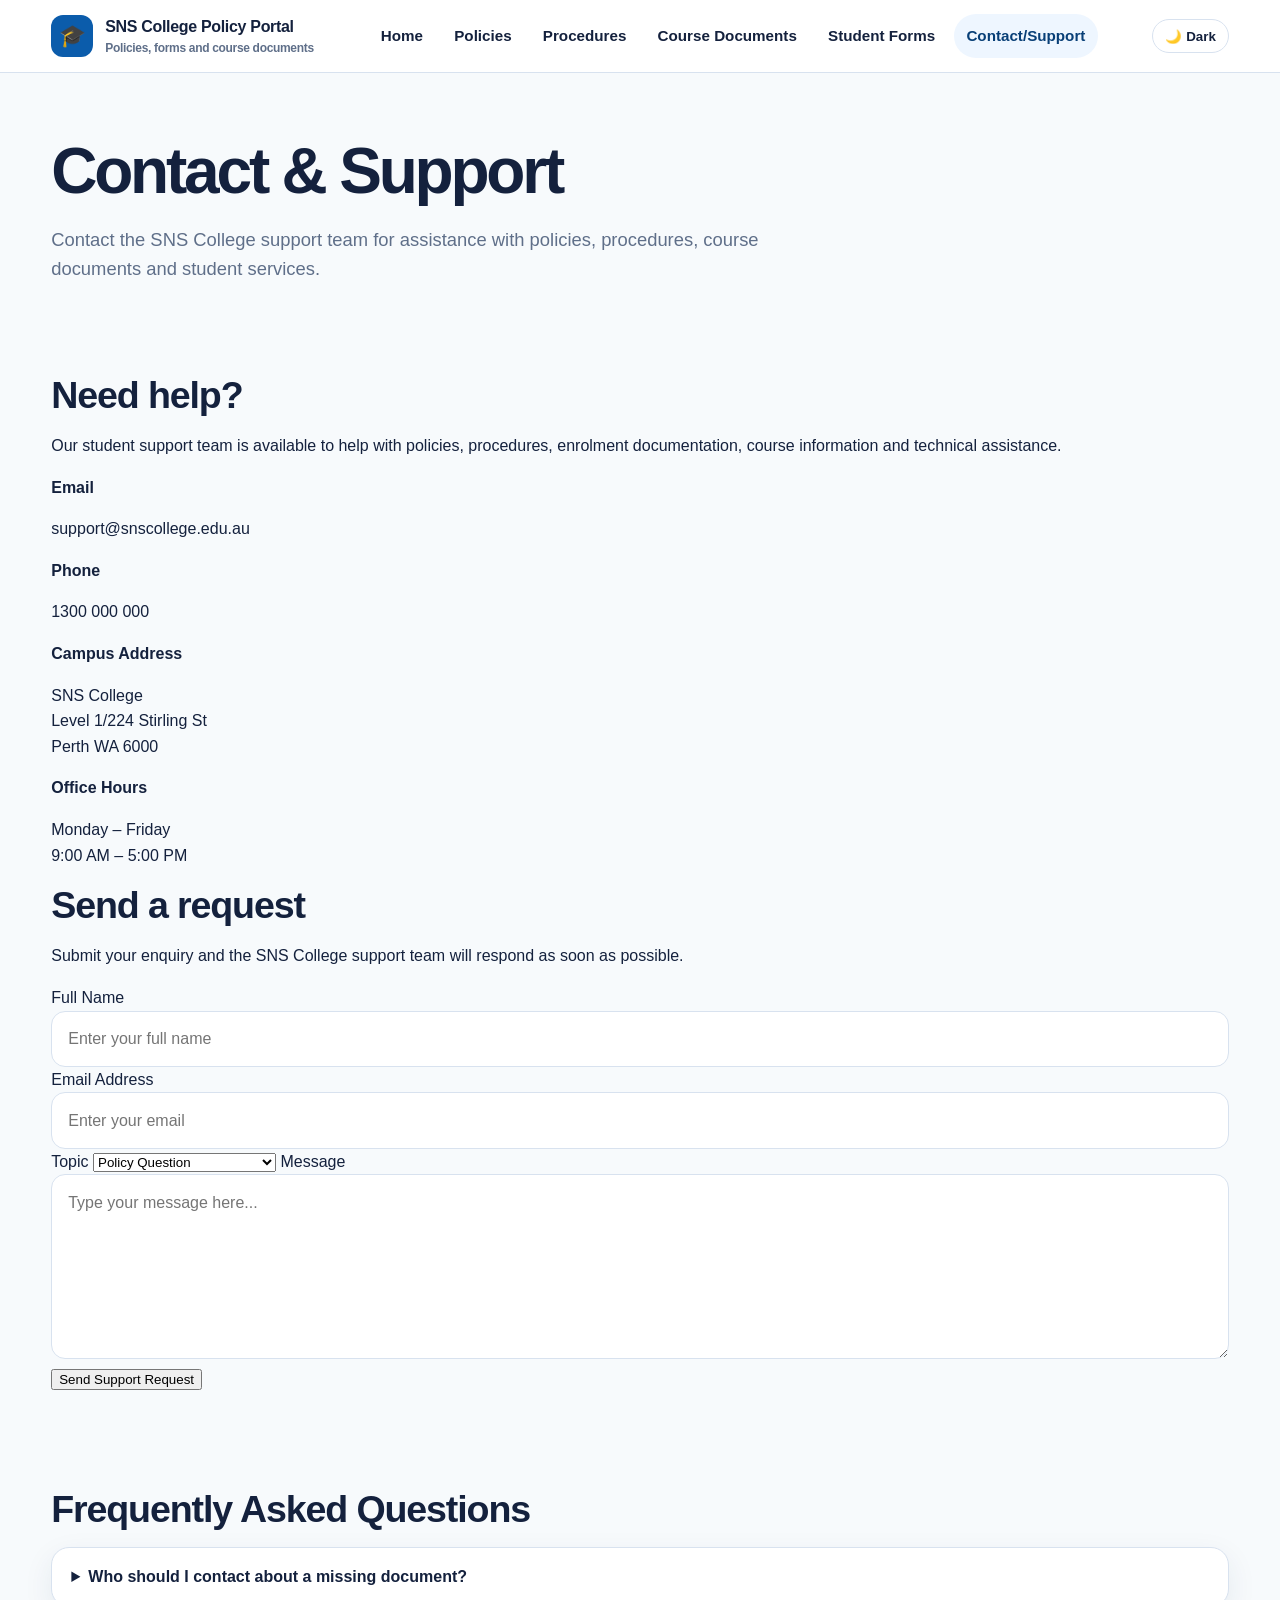
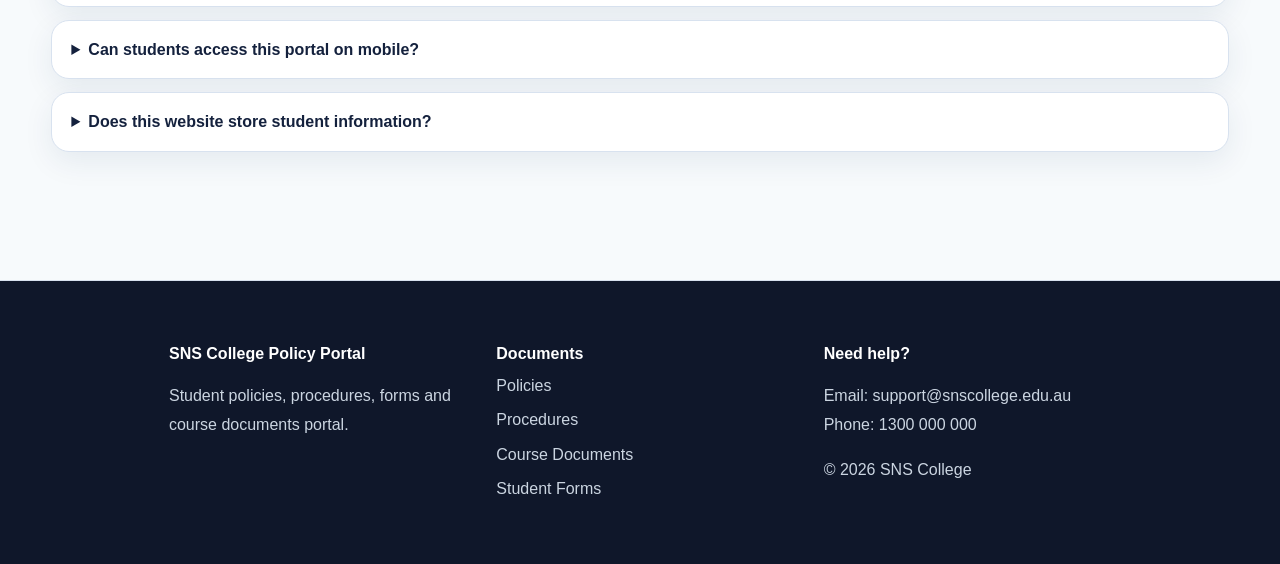
==== commit b052df5a: "Update contact.html" ====
--- a/contact.html
+++ b/contact.html
@@ -90,27 +90,20 @@
           </p>
 
           <div class="contact-item">
-            <span>📧</span>
-
             <div>
               <strong>Email</strong>
               <p>support@snscollege.edu.au</p>
             </div>
           </div>
-
           <div class="contact-item">
-
             <div>
               <strong>Phone</strong>
               <p>1300 000 000</p>
             </div>
           </div>
-
           <div class="contact-item">
-
             <div>
               <strong>Campus Address</strong>
-
               <p>
                 SNS College<br>
                 Level 1/224 Stirling St<br>
@@ -118,19 +111,15 @@
               </p>
             </div>
           </div>
-
           <div class="contact-item">
-
             <div>
               <strong>Office Hours</strong>
-
               <p>
                 Monday – Friday<br>
                 9:00 AM – 5:00 PM
               </p>
             </div>
           </div>
-
         </aside>
 
         <!-- RIGHT CARD -->
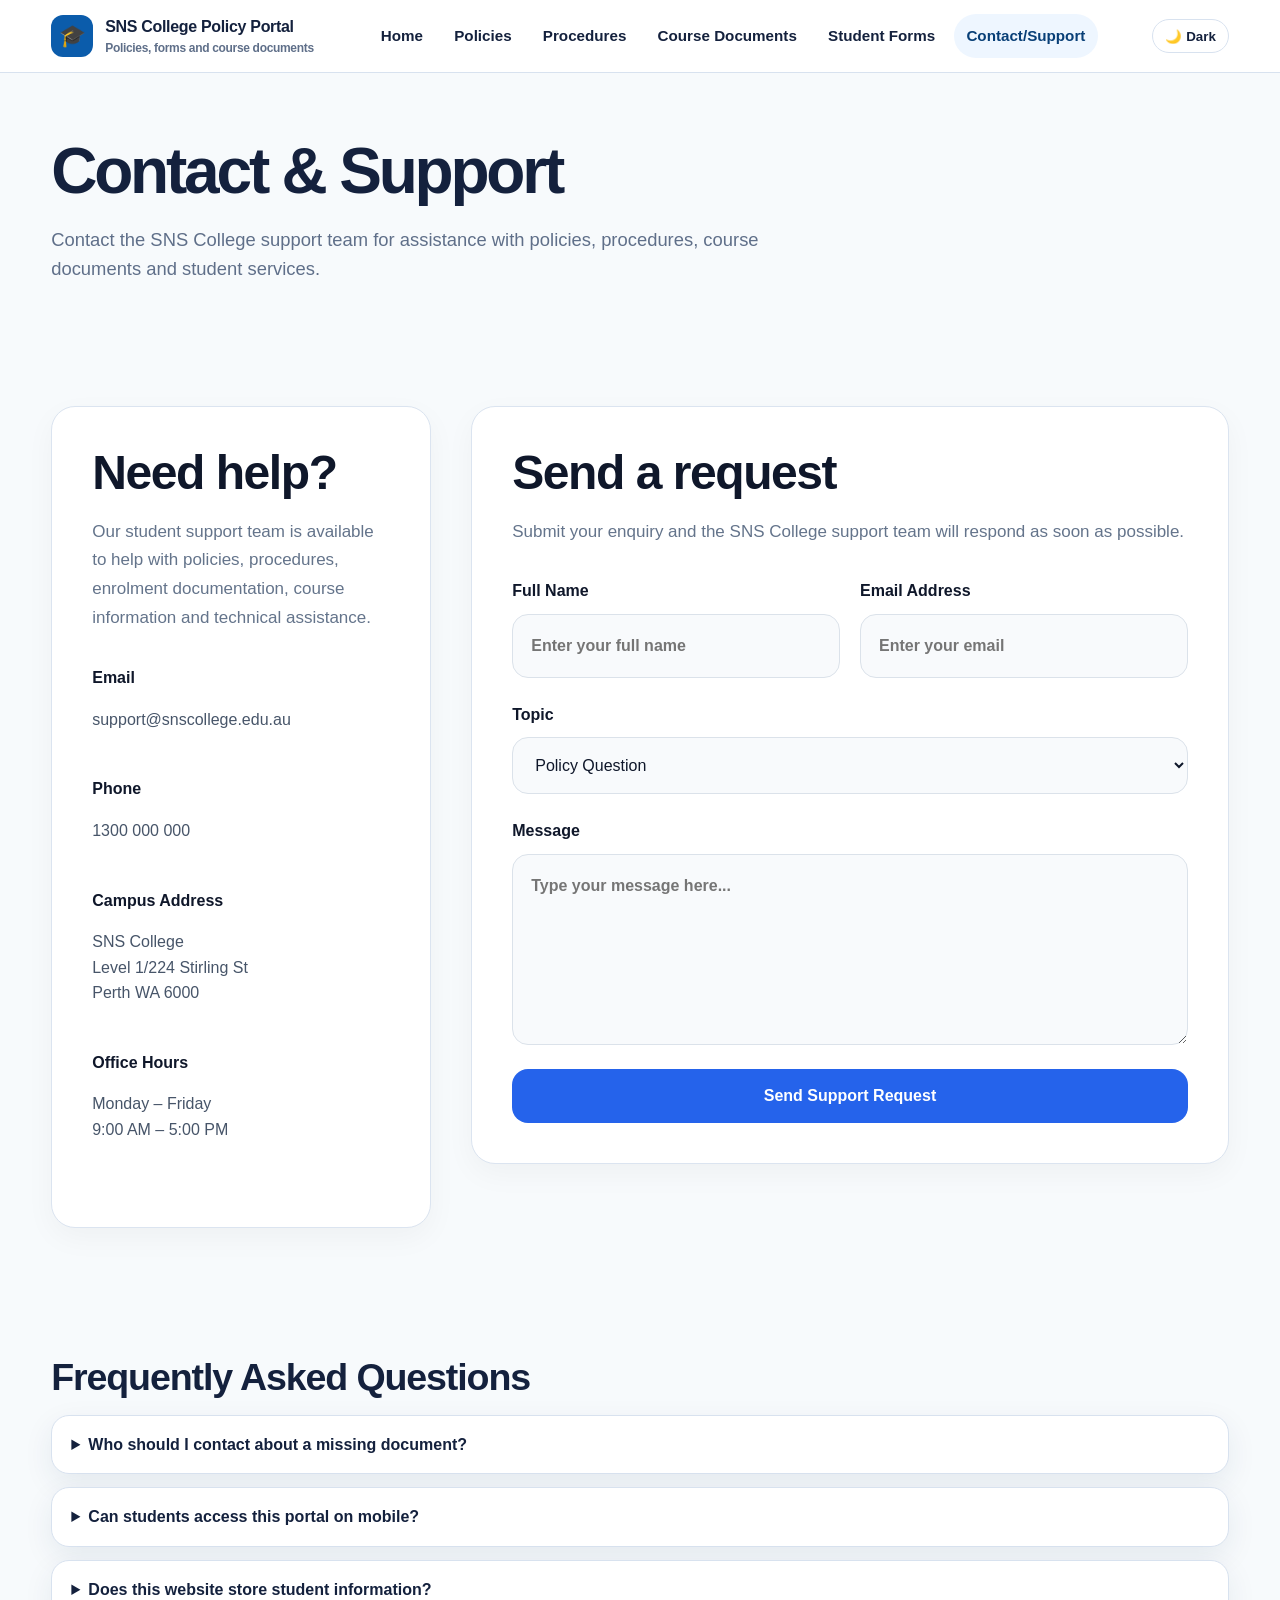
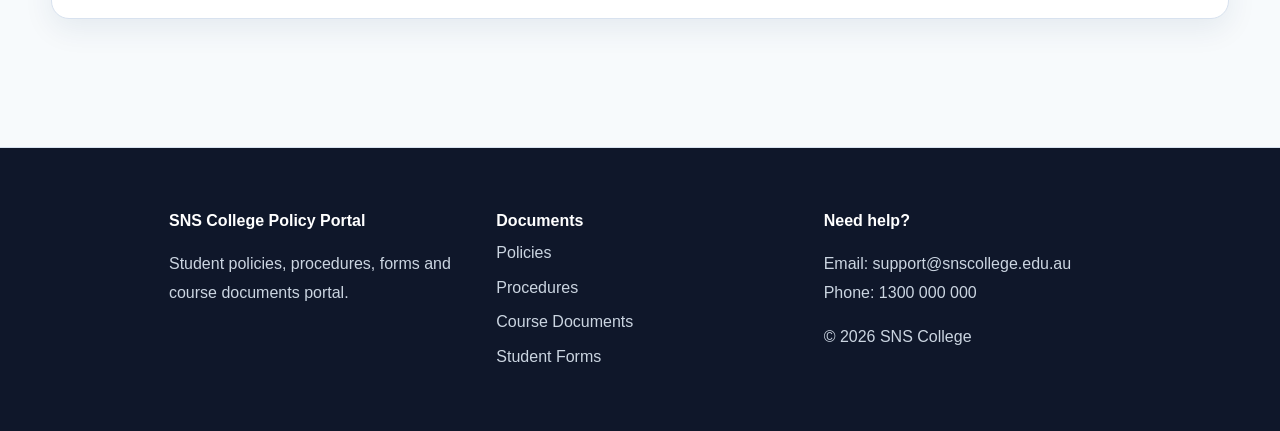
==== commit c2afc0ff: "Update contact.html" ====
--- a/contact.html
+++ b/contact.html
@@ -77,9 +77,7 @@
 
         <!-- LEFT CARD -->
         <aside class="contact-info-modern">
-
-          <div class="contact-badge">
-          </div>
+          
 
           <h2>Need help?</h2>
 
@@ -125,8 +123,6 @@
         <!-- RIGHT CARD -->
         <div class="support-form-modern">
 
-          <div class="contact-badge">
-          </div>
 
           <h2>Send a request</h2>
 
--- a/css/style.css
+++ b/css/style.css
@@ -300,3 +300,160 @@
   text-align: center;
   color: #94a3b8;
 }
+/* ========================================
+   MODERN CONTACT PAGE
+======================================== */
+
+.contact-modern {
+  padding: 80px 0;
+}
+
+.contact-layout-modern {
+  display: grid;
+  grid-template-columns: 380px 1fr;
+  gap: 40px;
+  align-items: start;
+}
+
+.contact-info-modern,
+.support-form-modern {
+  background: #ffffff;
+  border-radius: 24px;
+  padding: 40px;
+  border: 1px solid #dbe4f0;
+  box-shadow: 0 10px 30px rgba(0,0,0,0.04);
+}
+
+.contact-badge {
+  display: inline-block;
+  background: #e8f0ff;
+  color: #0b3d91;
+  padding: 8px 16px;
+  border-radius: 999px;
+  font-size: 14px;
+  font-weight: 700;
+  margin-bottom: 24px;
+}
+
+.contact-info-modern h2,
+.support-form-modern h2 {
+  font-size: 48px;
+  line-height: 1.1;
+  margin-bottom: 18px;
+  color: #0f172a;
+}
+
+.contact-intro {
+  color: #64748b;
+  line-height: 1.7;
+  margin-bottom: 32px;
+  font-size: 17px;
+}
+
+.contact-item {
+  display: flex;
+  gap: 18px;
+  margin-bottom: 28px;
+}
+
+.contact-item span {
+  font-size: 24px;
+}
+
+.contact-item strong {
+  display: block;
+  margin-bottom: 4px;
+  color: #0f172a;
+}
+
+.contact-item p {
+  color: #475569;
+  line-height: 1.6;
+}
+
+/* FORM */
+
+.modern-form {
+  display: flex;
+  flex-direction: column;
+  gap: 24px;
+}
+
+.form-row {
+  display: grid;
+  grid-template-columns: 1fr 1fr;
+  gap: 20px;
+}
+
+.modern-form label {
+  display: flex;
+  flex-direction: column;
+  gap: 10px;
+  font-size: 16px;
+  font-weight: 600;
+  color: #0f172a;
+}
+
+.modern-form input,
+.modern-form textarea,
+.modern-form select {
+  width: 100%;
+  padding: 18px;
+  border-radius: 16px;
+  border: 1px solid #dbe2ea;
+  background: #f8fafc;
+  font-size: 16px;
+  color: #0f172a;
+  transition: all 0.3s ease;
+  box-sizing: border-box;
+}
+
+.modern-form textarea {
+  resize: vertical;
+  min-height: 180px;
+}
+
+.modern-form input:focus,
+.modern-form textarea:focus,
+.modern-form select:focus {
+  outline: none;
+  border-color: #2563eb;
+  background: #ffffff;
+  box-shadow: 0 0 0 4px rgba(37,99,235,0.1);
+}
+
+.modern-submit-btn {
+  background: #2563eb;
+  color: white;
+  border: none;
+  padding: 18px 24px;
+  border-radius: 16px;
+  font-size: 16px;
+  font-weight: 700;
+  cursor: pointer;
+  transition: all 0.3s ease;
+}
+
+.modern-submit-btn:hover {
+  background: #1d4ed8;
+  transform: translateY(-2px);
+}
+
+/* MOBILE */
+
+@media (max-width: 900px) {
+
+  .contact-layout-modern {
+    grid-template-columns: 1fr;
+  }
+
+  .form-row {
+    grid-template-columns: 1fr;
+  }
+
+  .contact-info-modern h2,
+  .support-form-modern h2 {
+    font-size: 36px;
+  }
+
+}
